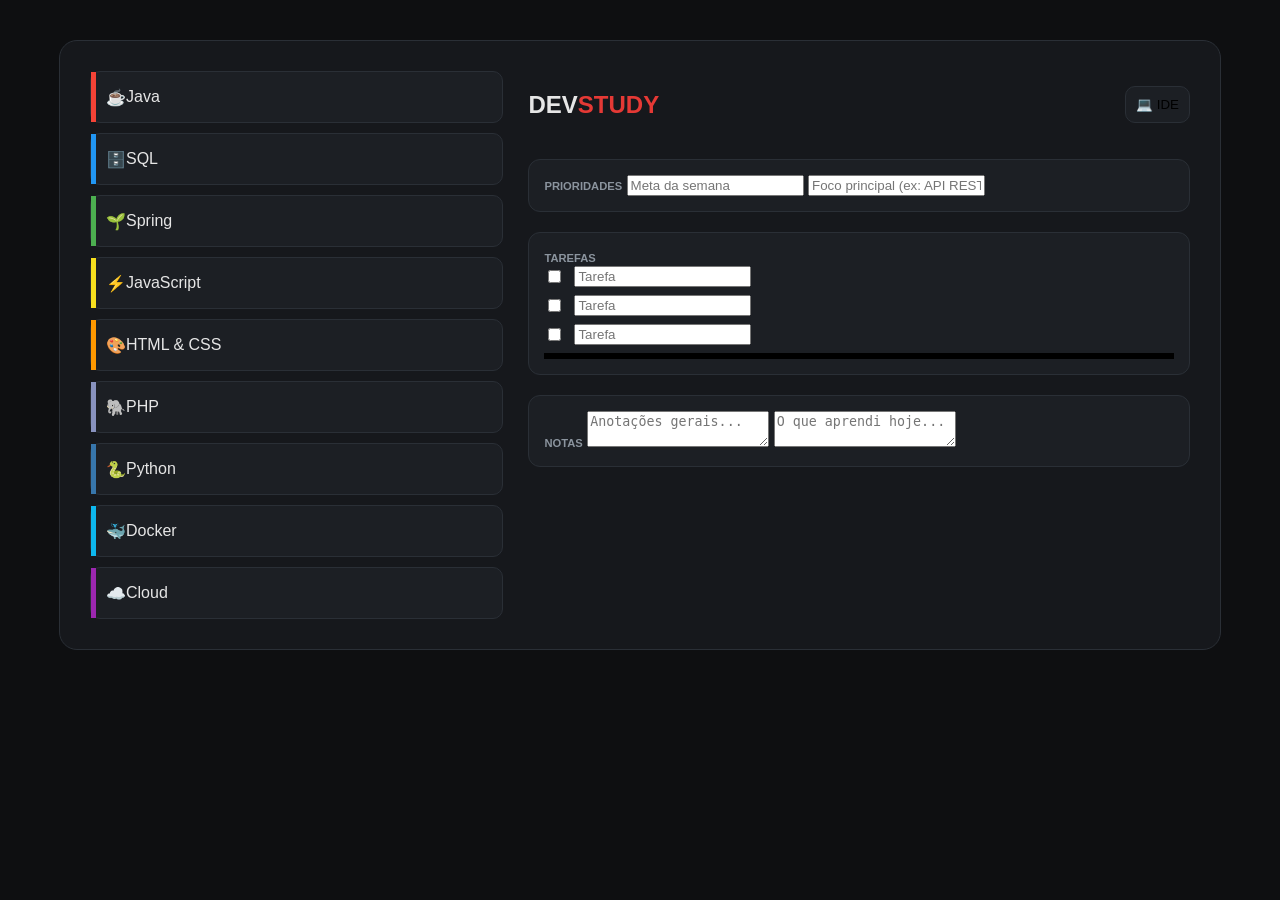
==== index.html @ 2c587ea1 "feat: initial commit - DevStudy System" ====
<!DOCTYPE html>
<html lang="pt-br">
<head>
<meta charset="UTF-8">
<meta name="viewport" content="width=device-width, initial-scale=1.0">

<title>DevStudy System</title>

<link rel="stylesheet" href="css/styles.css">
</head>

<body>

<main class="planner">

    <!-- SIDEBAR -->
    <aside class="planner__days">
        <div class="day day--java" data-page="java">☕ <span>Java</span></div>
        <div class="day day--sql" data-page="sql">🗄️ <span>SQL</span></div>
        <div class="day day--spring" data-page="spring">🌱 <span>Spring</span></div>
        <div class="day day--js" data-page="js">⚡ <span>JavaScript</span></div>
        <div class="day day--frontend" data-page="frontend">🎨 <span>HTML & CSS</span></div>
        <div class="day day--php" data-page="php">🐘 <span>PHP</span></div>
        <div class="day day--python" data-page="python">🐍 <span>Python</span></div>
        <div class="day day--docker" data-page="docker">🐳 <span>Docker</span></div>
        <div class="day day--cloud" data-page="cloud">☁️ <span>Cloud</span></div>
    </aside>

    <!-- CONTEÚDO -->
    <section class="planner__content">

        <header class="header">
            <h1>DEV<span>STUDY</span></h1>
            <button class="btn btn--ide" data-page="ide">💻 IDE</button>
        </header>

        <!-- PRIORIDADES -->
        <section class="box">
            <strong>PRIORIDADES</strong>
            <input placeholder="Meta da semana">
            <input placeholder="Foco principal (ex: API REST)">
        </section>

        <!-- TAREFAS -->
        <section class="box">
            <strong>TAREFAS</strong>

            <div class="todo-item">
                <input type="checkbox">
                <input class="todo-text" placeholder="Tarefa">
            </div>

            <div class="todo-item">
                <input type="checkbox">
                <input class="todo-text" placeholder="Tarefa">
            </div>

            <div class="todo-item">
                <input type="checkbox">
                <input class="todo-text" placeholder="Tarefa">
            </div>

            <div class="progress">
                <div class="progress-bar" id="progressBar"></div>
            </div>
        </section>

        <!-- NOTAS -->
        <section class="box">
            <strong>NOTAS</strong>
            <textarea placeholder="Anotações gerais..."></textarea>
            <textarea placeholder="O que aprendi hoje..."></textarea>
        </section>

    </section>

</main>

<script src="js/script.js"></script>
</body>
</html>
---- css/styles.css ----
:root {
    --bg: #0e0f11;
    --panel: #16181c;
    --card: #1c1f24;
    --border: #2a2f36;
    --primary: #e53935;
    --text: #e6e6e6;
    --muted: #8b949e;
}

body {
    margin: 0;
    font-family: 'Inter', sans-serif;
    background: var(--bg);
    color: var(--text);
}

/* LAYOUT */
.planner {
    width: 95%;
    max-width: 1100px;
    margin: auto;
    margin-top: 40px;
    background: var(--panel);
    border-radius: 18px;
    padding: 30px;
    display: grid;
    grid-template-columns: 1fr 1.6fr;
    gap: 25px;
    border: 1px solid var(--border);
}

/* SIDEBAR */
.planner__days {
    display: flex;
    flex-direction: column;
    gap: 10px;
}

.day {
    display: flex;
    align-items: center;
    height: 50px;
    background: var(--card);
    border: 1px solid var(--border);
    border-radius: 10px;
    cursor: pointer;
    padding-left: 15px;
    transition: 0.2s;
    position: relative;
}

.day:hover {
    border-color: var(--primary);
    transform: translateX(6px);
}

.day::before {
    content: "";
    position: absolute;
    left: 0;
    width: 5px;
    height: 100%;
}

.day--java::before { background: #f44336; }
.day--sql::before { background: #2196f3; }
.day--spring::before { background: #4caf50; }
.day--js::before { background: #f7df1e; }
.day--frontend::before { background: #ff9800; }
.day--php::before { background: #8892be; }
.day--python::before { background: #3776ab; }
.day--docker::before { background: #0db7ed; }
.day--cloud::before { background: #9c27b0; }

/* CONTENT */
.planner__content {
    display: flex;
    flex-direction: column;
    gap: 20px;
}

.header {
    display: flex;
    justify-content: space-between;
    align-items: center;
}

h1 span {
    color: var(--primary);
}

/* BUTTON */
.btn {
    background: var(--card);
    border: 1px solid var(--border);
    padding: 10px;
    border-radius: 10px;
    cursor: pointer;
}

/* BOX */
.box {
    background: var(--card);
    border: 1px solid var(--border);
    padding: 15px;
    border-radius: 12px;
}

.box strong {
    font-size: 0.7rem;
    color: var(--muted);
}

/* TODO */
.todo-item {
    display: flex;
    gap: 10px;
    margin-bottom: 8px;
}

/* PROGRESS */
.progress {
    height: 6px;
    background: #000;
}

.progress-bar {
    height: 100%;
    width: 0%;
    background: var(--primary);
}

/* MOBILE */
@media (max-width: 600px) {
    .planner {
        grid-template-columns: 1fr;
    }
}
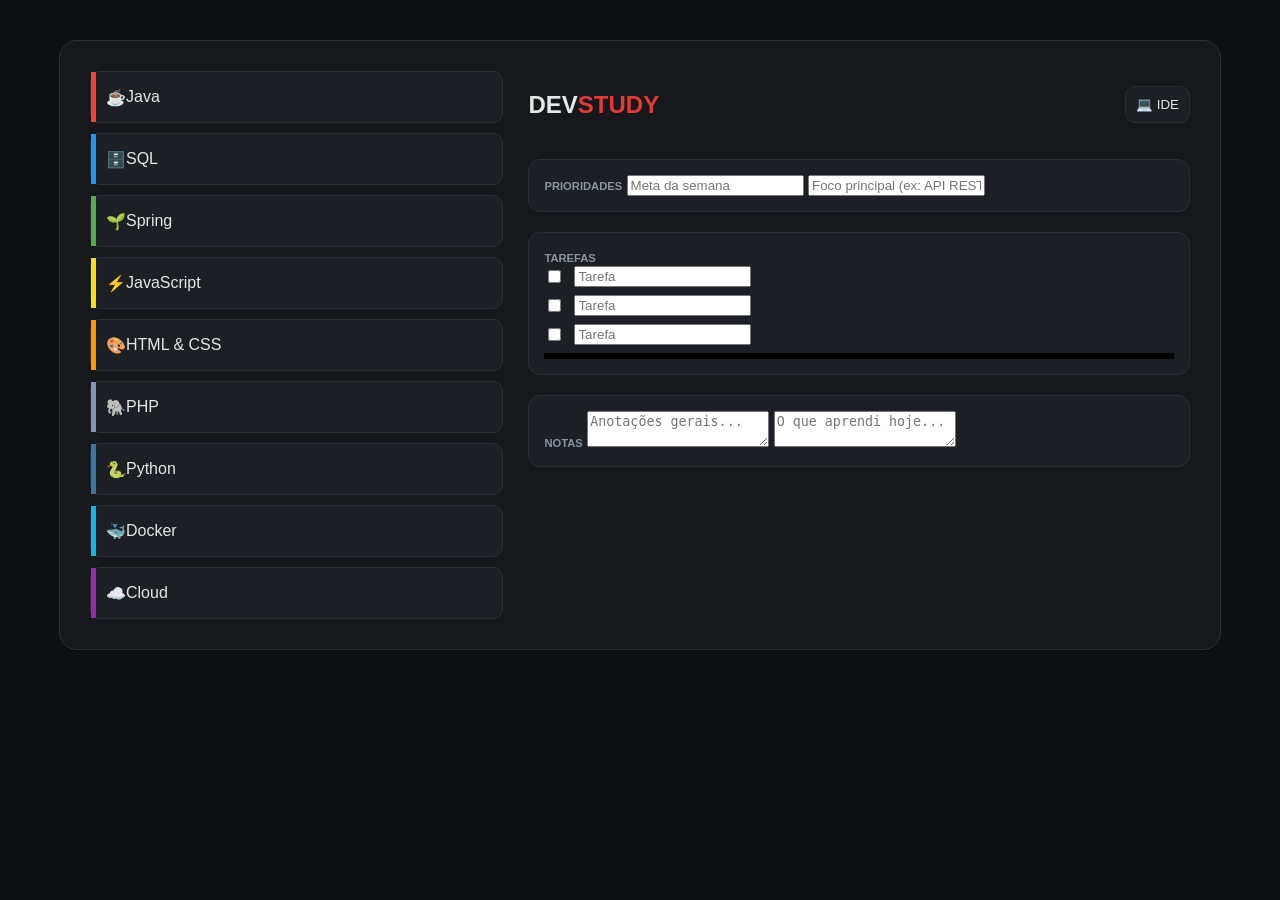
==== commit 27cd0171: "chore: stabilize base system before multi-page feature" ====
--- a/index.html
+++ b/index.html
@@ -31,14 +31,14 @@
 
         <header class="header">
             <h1>DEV<span>STUDY</span></h1>
-            <button class="btn btn--ide" data-page="ide">💻 IDE</button>
+            <button type="button" class="btn btn--ide" data-page="ide">💻 IDE</button>
         </header>
 
         <!-- PRIORIDADES -->
         <section class="box">
             <strong>PRIORIDADES</strong>
-            <input placeholder="Meta da semana">
-            <input placeholder="Foco principal (ex: API REST)">
+            <input type="text" placeholder="Meta da semana">
+            <input type="text" placeholder="Foco principal (ex: API REST)">
         </section>
 
         <!-- TAREFAS -->
@@ -47,17 +47,17 @@
 
             <div class="todo-item">
                 <input type="checkbox">
-                <input class="todo-text" placeholder="Tarefa">
+                <input type="text" class="todo-text" placeholder="Tarefa">
             </div>
 
             <div class="todo-item">
                 <input type="checkbox">
-                <input class="todo-text" placeholder="Tarefa">
+                <input type="text" class="todo-text" placeholder="Tarefa">
             </div>
 
             <div class="todo-item">
                 <input type="checkbox">
-                <input class="todo-text" placeholder="Tarefa">
+                <input type="text" class="todo-text" placeholder="Tarefa">
             </div>
 
             <div class="progress">
--- a/css/styles.css
+++ b/css/styles.css
@@ -97,6 +97,8 @@
     padding: 10px;
     border-radius: 10px;
     cursor: pointer;
+
+    color: var(--text); /* 🔥 adiciona só isso */
 }
 
 /* BOX */
